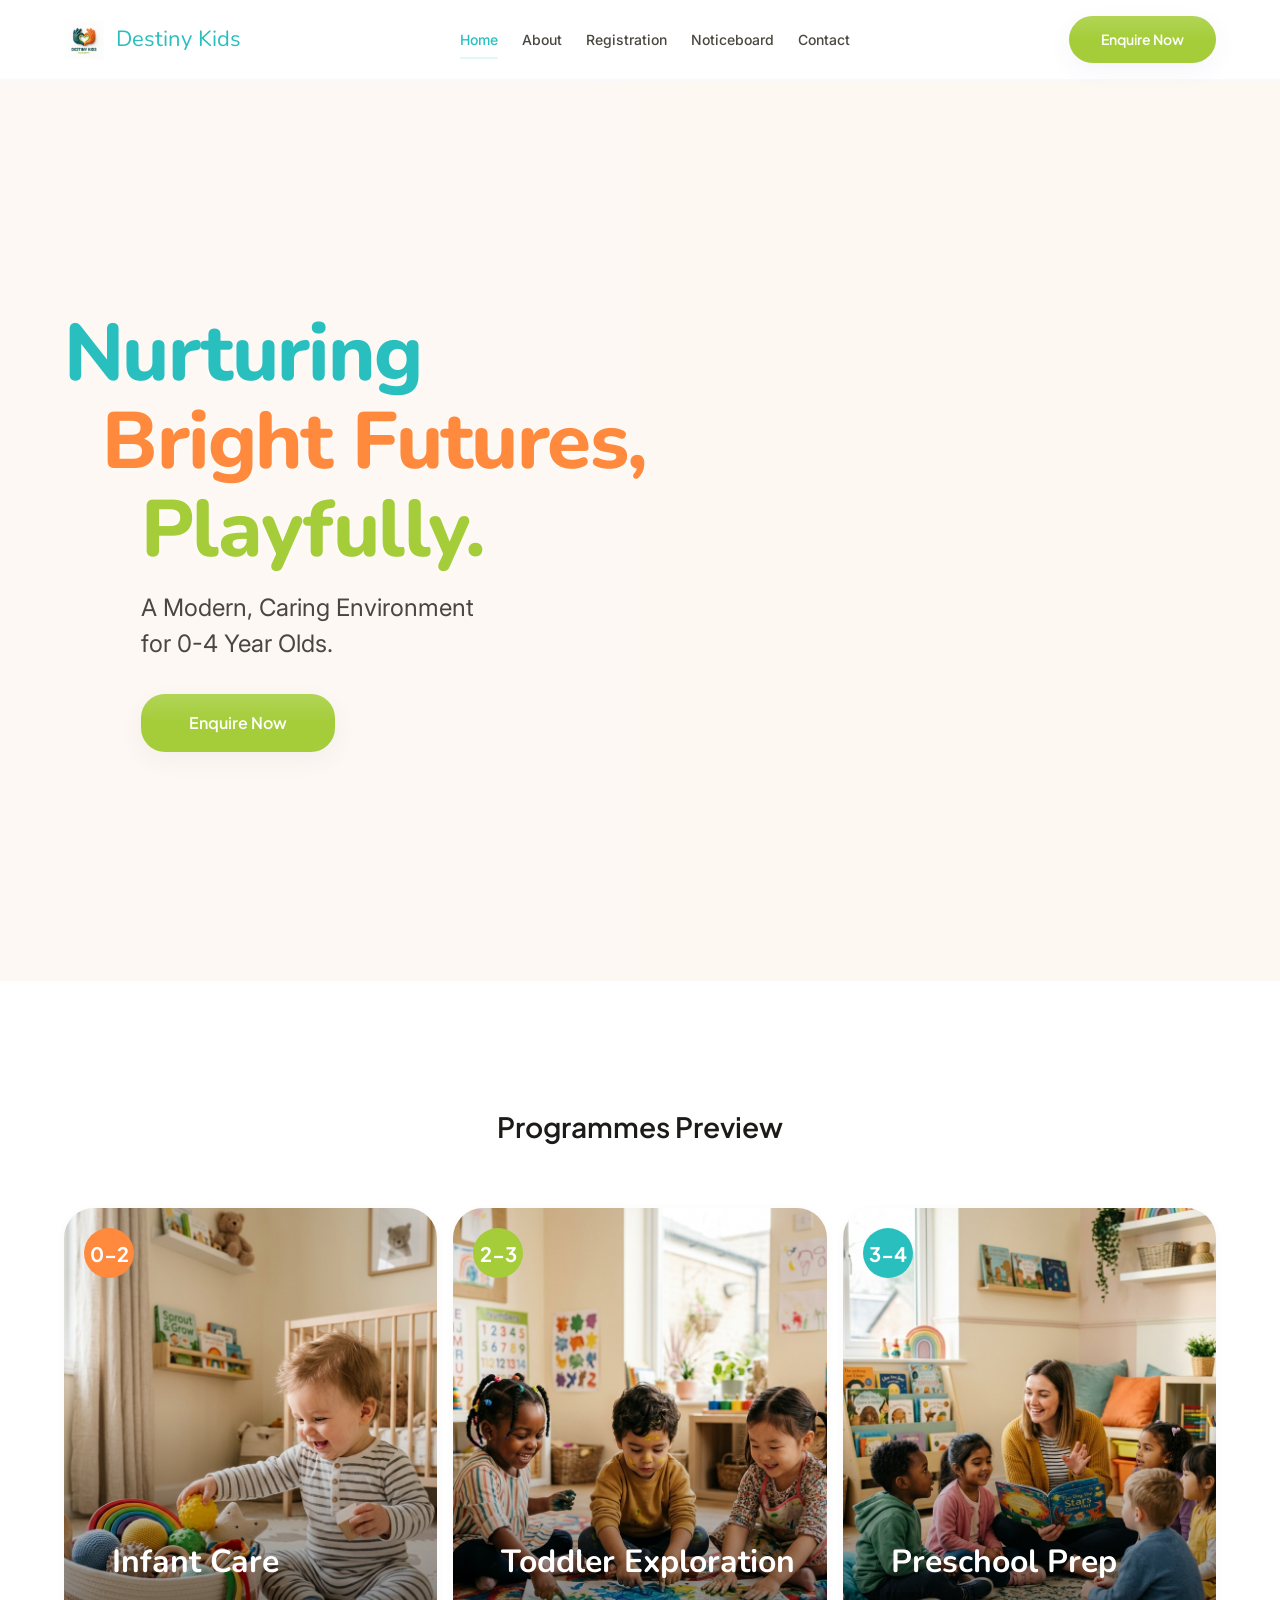
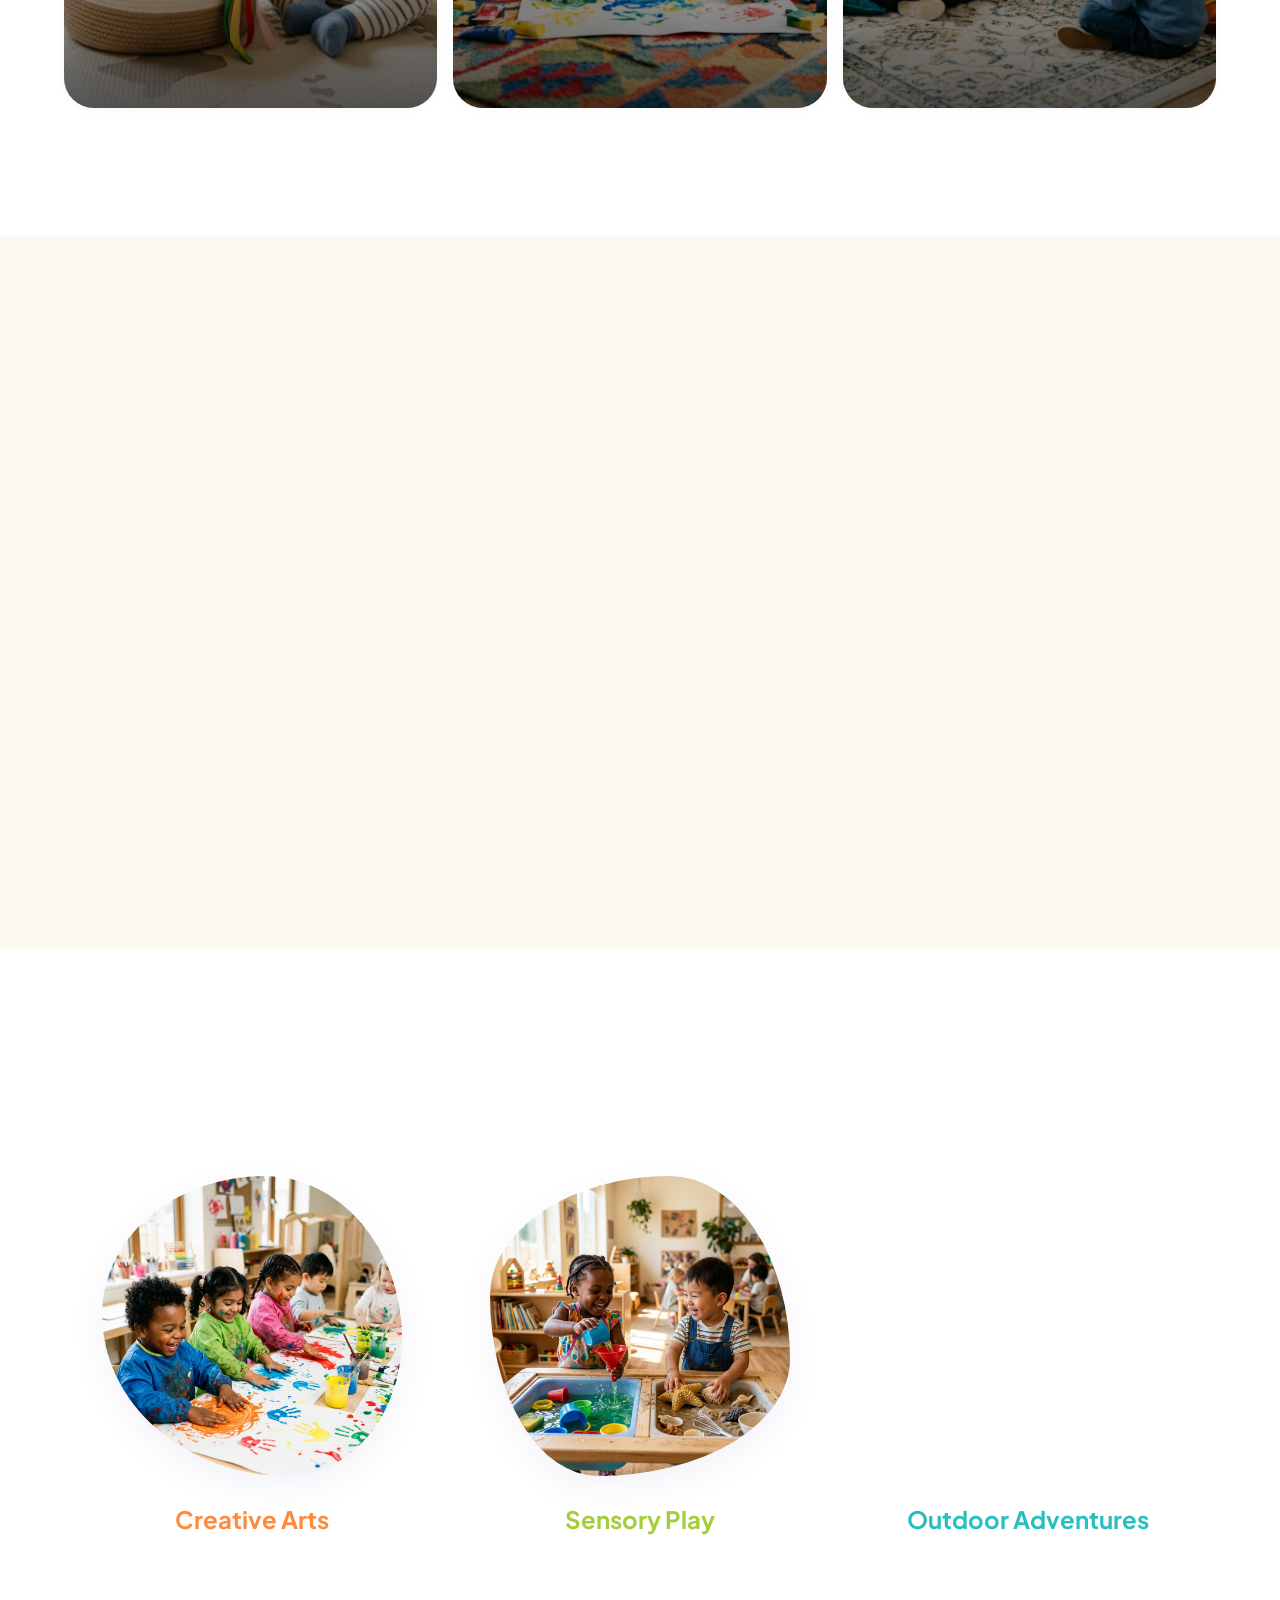
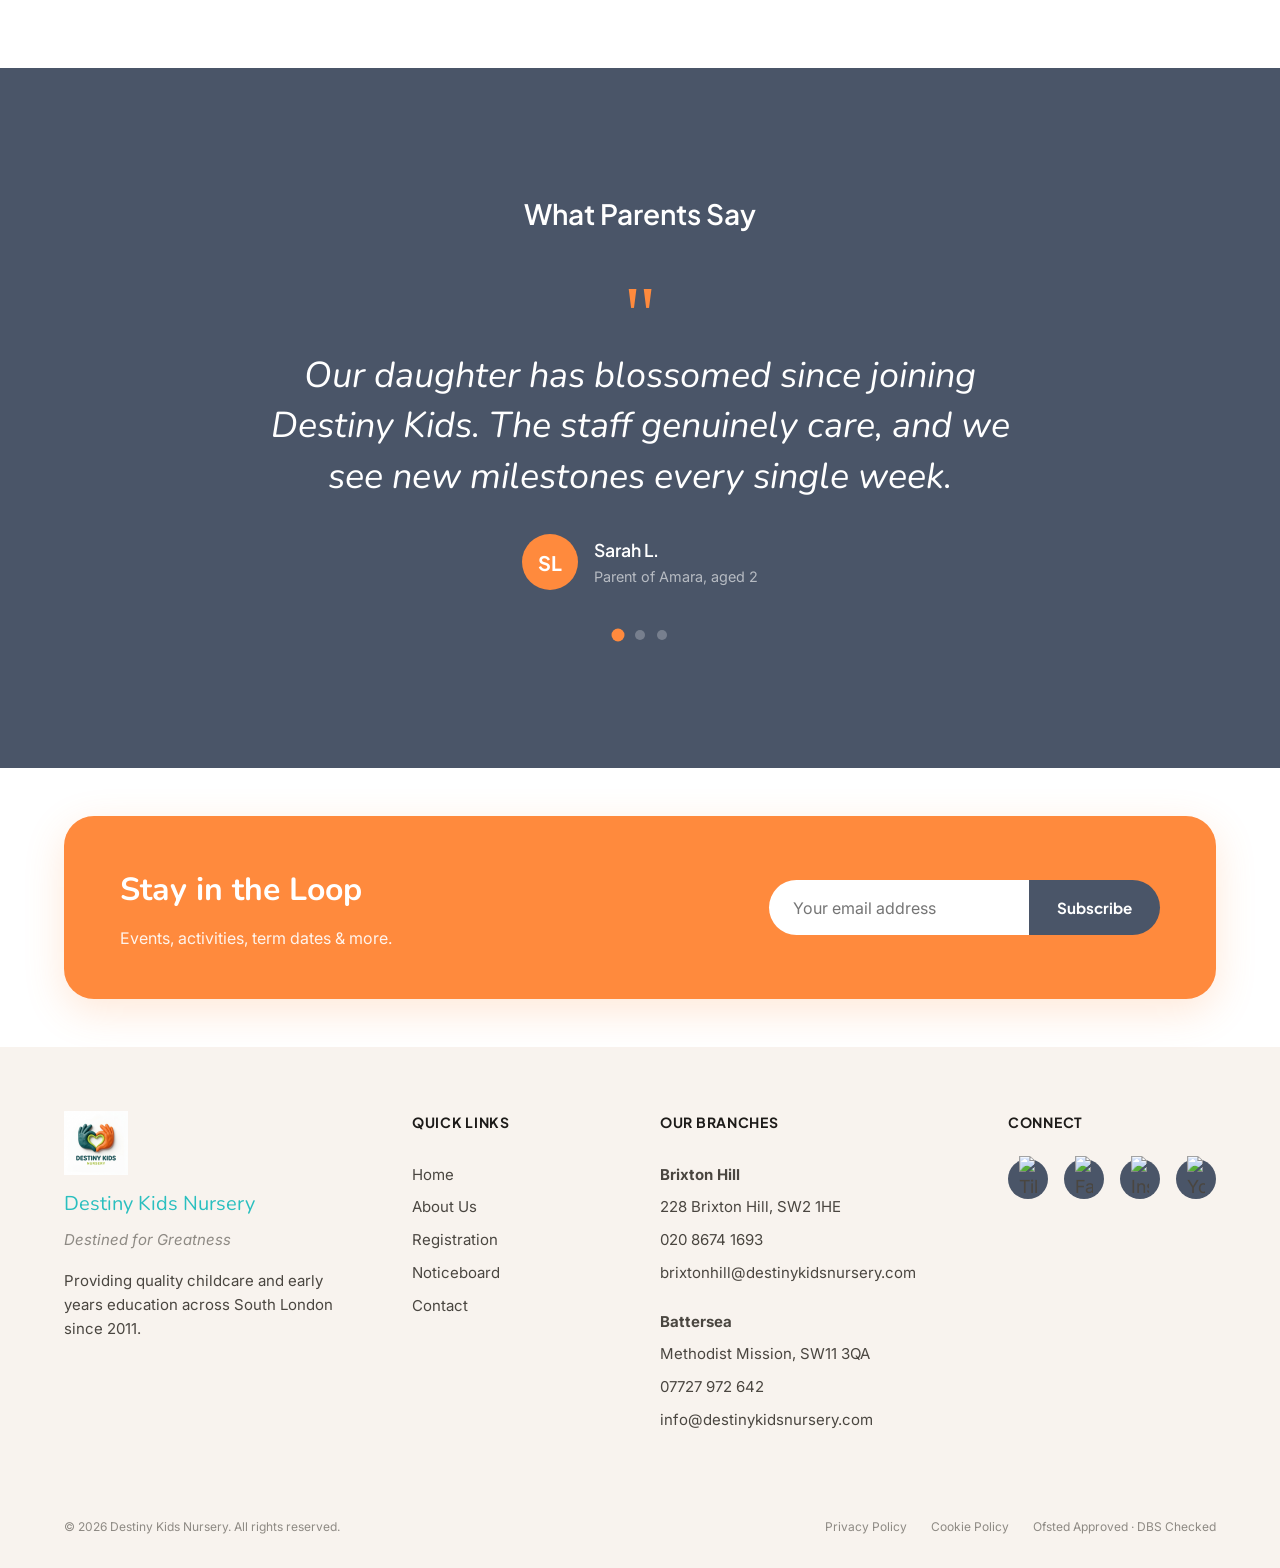
==== index.html @ fac5a411 "Initial commit: Destiny Kids Nursery website - All pages (Home, About, Registration, Noticeboard, Co" ====
<!DOCTYPE html>
<html lang="en">
<head>
  <meta charset="UTF-8">
  <meta name="viewport" content="width=device-width, initial-scale=1.0">
  <title>Destiny Kids Nursery — Nurturing Bright Futures, Playfully</title>
  <meta name="description" content="Quality childcare in Brixton Hill & Battersea for children aged 0-4 years. Ofsted approved, DBS-checked staff, EYFS curriculum. Book a tour today.">
  <meta name="keywords" content="nursery, childcare, Brixton Hill, Battersea, EYFS, Ofsted, early years, London nursery">
  <meta property="og:title" content="Destiny Kids Nursery — Nurturing Bright Futures, Playfully">
  <meta property="og:description" content="Quality childcare in Brixton Hill and Battersea for children aged 0-4 years.">
  <meta property="og:type" content="website">
  <link rel="preconnect" href="https://fonts.googleapis.com">
  <link rel="preconnect" href="https://fonts.gstatic.com" crossorigin>
  <link href="https://fonts.googleapis.com/css2?family=Nunito:wght@400;500;600;700;800;900&family=Plus+Jakarta+Sans:wght@400;500;600;700;800&family=Inter:wght@400;500;600;700&display=swap" rel="stylesheet" />
  <link rel="stylesheet" href="css/reset.css?v=2">
  <link rel="stylesheet" href="css/tokens.css?v=2">
  <link rel="stylesheet" href="css/global.css?v=2">
  <link rel="stylesheet" href="css/animations.css?v=2">
  <link rel="stylesheet" href="css/components.css?v=2">
  <link rel="stylesheet" href="css/home.css?v=2">
</head>
<body>

  <!-- NAVIGATION — Glassmorphic Floating Pill -->
  <nav class="nav" id="mainNav">
    <a href="index.html" class="nav__brand">
      <img src="assets/images/logo.png" alt="Destiny Kids Logo" class="nav__logo">
      Destiny Kids
    </a>

    <div class="nav__links">
      <a href="index.html" class="nav__link nav__link--active">Home</a>
      <a href="about.html" class="nav__link">About</a>
      <a href="registration.html" class="nav__link">Registration</a>
      <a href="noticeboard.html" class="nav__link">Noticeboard</a>
      <a href="contact.html" class="nav__link">Contact</a>
    </div>

    <a href="contact.html" class="btn btn--lime nav__cta">Enquire Now</a>

    <button class="nav__hamburger" id="navHamburger" aria-label="Toggle menu">
      <span></span>
      <span></span>
      <span></span>
    </button>
  </nav>

  <!-- Mobile Menu -->
  <div class="nav__mobile-menu" id="mobileMenu">
    <a href="index.html" class="nav__link nav__link--active">Home</a>
    <a href="about.html" class="nav__link">About</a>
    <a href="registration.html" class="nav__link">Registration</a>
    <a href="noticeboard.html" class="nav__link">Noticeboard</a>
    <a href="contact.html" class="nav__link">Contact</a>
    <a href="contact.html" class="btn btn--lime btn--lg">Enquire Now</a>
  </div>

  <section class="hero" id="hero">
    <!-- Full-bleed background looping video -->
    <video class="hero__bg-image" autoplay loop muted playsinline>
      <source src="assets/videos/hero-video.mp4" type="video/mp4">
      <img src="assets/images/hero-child.png" alt="Happy toddler playing with colorful wooden blocks at Destiny Kids Nursery">
    </video>
    <!-- Playful Stagger with Soft Gradient Fade -->
    <div class="hero__panel reveal reveal--left">
      <h1 class="hero__title">
        <span class="line-1">Nurturing</span>
        <span class="line-2">Bright Futures,</span>
        <span class="line-3">Playfully.</span>
      </h1>
      <p class="hero__subtitle">
        A Modern, Caring Environment<br>for 0-4 Year Olds.
      </p>
      <div class="hero__cta">
        <a href="contact.html" class="btn btn--lime btn--lg">Enquire Now</a>
      </div>
    </div>
  </section>

  <!-- SECTION 2: PROGRAMMES PREVIEW (ACCORDION) -->
  <section class="programmes" id="programmes">
    <div class="container" style="max-width: 1400px;">
      <div class="section-header section-header--center">
        <h2 class="headline-md reveal reveal--up">Programmes Preview</h2>
      </div>

      <div class="v3-accordion stagger">
        <!-- Panel 1 -->
        <div class="v3-panel reveal reveal--up">
          <img src="assets/images/sensory-play.png" class="v3-bg" alt="Infant Care">
          <div class="v3-overlay"></div>
          <div class="v3-badge bg-orange">0-2</div>
          <div class="v3-content">
            <h3>Infant Care</h3>
            <p>A gentle, sensory-rich environment focused on nurturing your baby's earliest milestones.</p>
          </div>
        </div>

        <!-- Panel 2 -->
        <div class="v3-panel reveal reveal--up">
          <img src="assets/images/activities-creative.png" class="v3-bg" alt="Toddler">
          <div class="v3-overlay"></div>
          <div class="v3-badge bg-lime">2-3</div>
          <div class="v3-content">
            <h3>Toddler Exploration</h3>
            <p>Where curious minds thrive through guided play, outdoor adventures, and creative arts.</p>
          </div>
        </div>

        <!-- Panel 3 -->
        <div class="v3-panel reveal reveal--up">
          <img src="assets/images/reading-activity.png" class="v3-bg" alt="Preschool">
          <div class="v3-overlay"></div>
          <div class="v3-badge bg-teal">3-4</div>
          <div class="v3-content">
            <h3>Preschool Prep</h3>
            <p>EYFS-focused learning designed to build independence and confidence ahead of primary school.</p>
          </div>
        </div>
      </div>
    </div>
  </section>

  <!-- SECTION 3: TRUST BAR (Stacked Postcards) -->
  <section class="trust-cards" id="trust">
    <div class="container">
      <div class="section-header section-header--center">
        <h2 class="headline-md reveal reveal--up">Built on Trust</h2>
        <p class="body-lg reveal reveal--up" style="color: var(--on-surface-variant); margin-top: 0.75rem;">Every decision we make starts with your child's safety and happiness.</p>
      </div>
      <div class="trust-deck stagger">
        <div class="trust-postcard reveal reveal--scale">
          <div class="trust-postcard__icon"><img src="https://api.iconify.design/mdi/certificate-outline.svg?color=white" alt="Ofsted"></div>
          <h3>Ofsted Outstanding</h3>
          <p>Consistently rated at the highest level.</p>
        </div>
        <div class="trust-postcard reveal reveal--scale">
          <div class="trust-postcard__icon"><img src="https://api.iconify.design/mdi/account-check-outline.svg?color=white" alt="Educators"></div>
          <h3>Expert Educators</h3>
          <p>Trained, experienced, and deeply caring.</p>
        </div>
        <div class="trust-postcard reveal reveal--scale">
          <div class="trust-postcard__icon"><img src="https://api.iconify.design/mdi/shield-check-outline.svg?color=white" alt="Safety"></div>
          <h3>Safe & Secure</h3>
          <p>CCTV, fob entry, and safeguarding-first.</p>
        </div>
        <div class="trust-postcard reveal reveal--scale">
          <div class="trust-postcard__icon"><img src="https://api.iconify.design/mdi/food-apple-outline.svg?color=white" alt="Meals"></div>
          <h3>Healthy Meals</h3>
          <p>Fresh, nutritious food cooked on-site.</p>
        </div>
      </div>
    </div>
  </section>

  <!-- SECTION 4: ACTIVITIES SHOWCASE -->
  <section class="activities" id="activities">
    <div class="container">
      <div class="section-header section-header--center">
        <h2 class="headline-md reveal reveal--up">Activities Showcase</h2>
      </div>

      <div class="activities__grid stagger">
        <!-- Creative Arts -->
        <div class="activity-item reveal reveal--scale">
          <div class="activity-flip">
            <div class="activity-flip__inner">
              <div class="activity-flip__front activity-blob-1">
                <img src="assets/images/activity-creative-arts.png" alt="Creative Arts">
              </div>
              <div class="activity-flip__back activity-blob-1 bg-orange">
                <p>From finger-painting to collage, our creative arts programme develops fine motor skills, self-expression and confidence through guided and free-form artistic exploration.</p>
              </div>
            </div>
          </div>
          <span class="activity-item__label text-orange">Creative Arts</span>
        </div>

        <!-- Sensory Play -->
        <div class="activity-item reveal reveal--scale">
          <div class="activity-flip">
            <div class="activity-flip__inner">
              <div class="activity-flip__front activity-blob-2">
                <img src="assets/images/activity-sensory-play.png" alt="Sensory Play">
              </div>
              <div class="activity-flip__back activity-blob-2 bg-lime">
                <p>Water, sand, playdough and textured materials stimulate curiosity and cognitive development. Our sensory stations are designed to engage all five senses in a safe, structured environment.</p>
              </div>
            </div>
          </div>
          <span class="activity-item__label text-lime">Sensory Play</span>
        </div>

        <!-- Outdoor Adventures -->
        <div class="activity-item reveal reveal--scale">
          <div class="activity-flip">
            <div class="activity-flip__inner">
              <div class="activity-flip__front activity-blob-3">
                <img src="assets/images/activity-outdoor-adventures.png" alt="Outdoor Adventures">
              </div>
              <div class="activity-flip__back activity-blob-3 bg-teal">
                <p>From climbing frames to nature trails, our outdoor programme builds physical resilience, teamwork and a love of the natural world — rain or shine.</p>
              </div>
            </div>
          </div>
          <span class="activity-item__label text-teal">Outdoor Adventures</span>
        </div>
      </div>
    </div>
  </section>

  <!-- SECTION 5: TESTIMONIALS (Carousel) -->
  <section class="testimonials-carousel" id="testimonials">
    <div class="container">
      <div class="section-header section-header--center">
        <h2 class="headline-md text-white reveal reveal--up">What Parents Say</h2>
      </div>

      <div class="testi-carousel" id="testiCarousel">
        <div class="testi-slide active">
          <div class="testi-quote-mark">"</div>
          <p class="testi-quote">Our daughter has blossomed since joining Destiny Kids. The staff genuinely care, and we see new milestones every single week.</p>
          <div class="testi-author">
            <div class="testi-avatar" style="background: var(--secondary);">SL</div>
            <div><div class="testi-name">Sarah L.</div><div class="testi-role">Parent of Amara, aged 2</div></div>
          </div>
        </div>
        <div class="testi-slide">
          <div class="testi-quote-mark">"</div>
          <p class="testi-quote">The best decision we ever made. The outdoor programme is incredible. Our son comes home absolutely buzzing with stories.</p>
          <div class="testi-author">
            <div class="testi-avatar" style="background: var(--primary);">MT</div>
            <div><div class="testi-name">Mark T.</div><div class="testi-role">Parent of Leo, aged 3</div></div>
          </div>
        </div>
        <div class="testi-slide">
          <div class="testi-quote-mark">"</div>
          <p class="testi-quote">As a first-time mum, the transition was nerve-wracking. But the team made it seamless. I felt supported from day one.</p>
          <div class="testi-author">
            <div class="testi-avatar" style="background: var(--tertiary);">PN</div>
            <div><div class="testi-name">Priya N.</div><div class="testi-role">Parent of Kian, aged 1</div></div>
          </div>
        </div>
      </div>

      <div class="testi-dots">
        <span class="testi-dot active" data-slide="0"></span>
        <span class="testi-dot" data-slide="1"></span>
        <span class="testi-dot" data-slide="2"></span>
      </div>
    </div>
  </section>

  <!-- STAY IN THE LOOP — Compact Ribbon -->
  <section class="loop-section" id="newsletter">
    <div class="container">
      <div class="loop-ribbon reveal reveal--up">
        <div class="loop-text">
          <h2>Stay in the Loop</h2>
          <p>Events, activities, term dates & more.</p>
        </div>
        <form class="loop-form" id="newsletterForm">
          <input type="email" class="loop-input" placeholder="Your email address" required aria-label="Email address">
          <button type="submit" class="loop-btn">Subscribe</button>
        </form>
      </div>
    </div>
  </section>

  <!-- FOOTER -->
  <footer class="footer" id="footer">
    <div class="container">
      <div class="footer__grid">
        <div class="footer__brand">
          <img src="assets/images/logo.png" alt="Destiny Kids Logo" class="footer__logo">
          <div class="footer__brand-name">Destiny Kids Nursery</div>
          <div class="footer__tagline">Destined for Greatness</div>
          <p class="footer__description">Providing quality childcare and early years education across South London since 2011.</p>
        </div>

        <div>
          <h4 class="footer__heading">Quick Links</h4>
          <a href="index.html" class="footer__link">Home</a>
          <a href="about.html" class="footer__link">About Us</a>
          <a href="registration.html" class="footer__link">Registration</a>
          <a href="noticeboard.html" class="footer__link">Noticeboard</a>
          <a href="contact.html" class="footer__link">Contact</a>
        </div>

        <div>
          <h4 class="footer__heading">Our Branches</h4>
          <p class="footer__link"><strong>Brixton Hill</strong></p>
          <p class="footer__link">228 Brixton Hill, SW2 1HE</p>
          <p class="footer__link">020 8674 1693</p>
          <p class="footer__link" style="margin-bottom: var(--space-md);">brixtonhill@destinykidsnursery.com</p>
          <p class="footer__link"><strong>Battersea</strong></p>
          <p class="footer__link">Methodist Mission, SW11 3QA</p>
          <p class="footer__link">07727 972 642</p>
          <p class="footer__link">info@destinykidsnursery.com</p>
        </div>

        <div>
          <h4 class="footer__heading">Connect</h4>
          <div class="social-icons">
            <a href="#" class="social-icon" aria-label="TikTok"><img src="https://api.iconify.design/ri/tiktok-fill.svg?color=white" alt="TikTok" width="18"></a>
            <a href="#" class="social-icon" aria-label="Facebook"><img src="https://api.iconify.design/ri/facebook-fill.svg?color=white" alt="Facebook" width="18"></a>
            <a href="#" class="social-icon" aria-label="Instagram"><img src="https://api.iconify.design/ri/instagram-fill.svg?color=white" alt="Instagram" width="18"></a>
            <a href="#" class="social-icon" aria-label="YouTube"><img src="https://api.iconify.design/ri/youtube-fill.svg?color=white" alt="YouTube" width="18"></a>
          </div>
        </div>
      </div>

      <div class="footer__bottom">
        <span>&copy; 2026 Destiny Kids Nursery. All rights reserved.</span>
        <div class="footer__bottom-links">
          <a href="#">Privacy Policy</a>
          <a href="#">Cookie Policy</a>
          <span>Ofsted Approved &middot; DBS Checked</span>
        </div>
      </div>
    </div>
  </footer>

  <script src="js/main.js"></script>
</body>
</html>
---- css/tokens.css ----
/* ── Design Tokens ─────────────────────────────────────────────────────
   Editorial Organicism — "The Nurtured Gallery"
   All design decisions expressed as CSS Custom Properties.
─────────────────────────────────────────────────────────────────────── */

:root {
  /* ── Surface Hierarchy (The Nesting System) ──────────────────────── */
  --surface:                    #fef8f3;
  --surface-bright:             #fffcf8;
  --surface-container-lowest:   #ffffff;
  --surface-container-low:      #f8f3ee;
  --surface-container:          #f2ede8;
  --surface-container-high:     #ece7e2;
  --surface-container-highest:  #e6e1dc;

  /* ── Brand: Teal ─────────────────────────────────────────────────── */
  --primary:                    #2ABFBF;
  --primary-container:          #e0f7f7;
  --primary-light:              #5ce1e1;
  --on-primary:                 #ffffff;
  --on-primary-container:       #0e4545;

  /* ── Accent: Bright Orange ───────────────────────────────────────── */
  --secondary:                  #FF8A3D;
  --secondary-container:        #ffeedf;
  --on-secondary:               #ffffff;

  /* ── Accent: Lime Green ──────────────────────────────────────────── */
  --tertiary:                   #A4CD39;
  --tertiary-container:         #f2fad2;
  --tertiary-hover:             #8bb22d;
  --on-tertiary:                #ffffff;

  /* ── Accent: Supporting ──────────────────────────────────────────── */
  --accent-pink:                #E76F8B;
  --accent-green:               #7BC67E;
  --accent-yellow:              #FFD166;
  --slate-grey:                 #4A5568;

  /* ── Text (NEVER #000000) ────────────────────────────────────────── */
  --on-surface:                 #1d1b19;
  --on-surface-variant:         #4a4640;
  --on-surface-subtle:          #8e8a84;
  --outline:                    #7c7770;
  --outline-variant:            #ccc3d1;

  /* ── Semantic ────────────────────────────────────────────────────── */
  --success:                    #A4CD39;
  --error:                      #E76F6F;
  --info:                       #2ABFBF;

  /* ── Typography ──────────────────────────────────────────────────── */
  --font-display:               'Nunito', sans-serif;
  --font-heading:               'Plus Jakarta Sans', sans-serif;
  --font-body:                  'Inter', sans-serif;

  /* Display */
  --display-lg-size:            3.5rem;
  --display-lg-weight:          400;
  --display-lg-lh:              1.1;

  --display-md-size:            2.75rem;
  --display-md-weight:          400;
  --display-md-lh:              1.15;

  /* Headline */
  --headline-lg-size:           2.25rem;
  --headline-lg-weight:         700;
  --headline-lg-lh:             1.2;

  --headline-md-size:           1.75rem;
  --headline-md-weight:         600;
  --headline-md-lh:             1.25;

  --headline-sm-size:           1.375rem;
  --headline-sm-weight:         600;
  --headline-sm-lh:             1.3;

  /* Title */
  --title-lg-size:              1.25rem;
  --title-lg-weight:            600;
  --title-lg-lh:                1.4;

  --title-md-size:              1.125rem;
  --title-md-weight:            500;
  --title-md-lh:                1.4;

  /* Body */
  --body-lg-size:               1rem;
  --body-lg-weight:             400;
  --body-lg-lh:                 1.65;

  --body-md-size:               0.9375rem;
  --body-md-weight:             400;
  --body-md-lh:                 1.6;

  /* Label */
  --label-lg-size:              0.875rem;
  --label-lg-weight:            500;
  --label-lg-lh:                1.4;

  --label-md-size:              0.8125rem;
  --label-md-weight:            500;
  --label-md-lh:                1.4;

  /* Caption */
  --caption-size:               0.75rem;
  --caption-weight:             400;
  --caption-lh:                 1.5;

  /* ── Spacing ─────────────────────────────────────────────────────── */
  --space-2xs:                  0.25rem;
  --space-xs:                   0.5rem;
  --space-sm:                   0.75rem;
  --space-md:                   1rem;
  --space-lg:                   1.5rem;
  --space-xl:                   2rem;
  --space-2xl:                  3rem;
  --space-3xl:                  4rem;
  --space-4xl:                  6rem;
  --space-5xl:                  8rem;

  /* ── Border Radius ───────────────────────────────────────────────── */
  --radius-sm:                  8px;
  --radius-md:                  12px;
  --radius-lg:                  16px;
  --radius-xl:                  24px;
  --radius-2xl:                 32px;
  --radius-pill:                9999px;
  --radius-blob:                30% 70% 60% 40% / 50% 30% 70% 50%;
  --radius-blob-alt:            60% 40% 30% 70% / 40% 60% 50% 50%;

  /* ── Ambient Purple Shadows (NOT standard grey) ──────────────────── */
  --shadow-subtle:              0 2px 8px rgba(107, 76, 154, 0.04);
  --shadow-soft:                0 8px 24px rgba(107, 76, 154, 0.06);
  --shadow-medium:              0 12px 32px rgba(107, 76, 154, 0.08);
  --shadow-elevated:            0 20px 48px rgba(107, 76, 154, 0.12);
  --shadow-glow:                0 0 0 4px rgba(107, 76, 154, 0.12);

  /* ── Ghost Border (accessibility fallback ONLY) ──────────────────── */
  --ghost-border:               1px solid rgba(204, 195, 209, 0.15);

  /* ── Gradients ───────────────────────────────────────────────────── */
  --gradient-primary:           radial-gradient(ellipse at 30% 20%, #6b4c9a, #533480);
  --gradient-cta-glow:          linear-gradient(180deg, rgba(255,255,255,0.10) 0%, transparent 50%);
  --gradient-hero:              linear-gradient(135deg, #fef8f3 0%, #f3eafa 50%, #e0f7f7 100%);

  /* ── Transitions ─────────────────────────────────────────────────── */
  --ease-default:               250ms ease;
  --ease-smooth:                400ms cubic-bezier(0.16, 1, 0.3, 1);
  --ease-spring:                600ms cubic-bezier(0.34, 1.56, 0.64, 1);
  --ease-gentle:                300ms ease-in-out;

  /* ── Z-Index ─────────────────────────────────────────────────────── */
  --z-base:                     0;
  --z-above:                    10;
  --z-sticky:                   50;
  --z-nav:                      100;
  --z-overlay:                  200;
  --z-modal:                    300;
  --z-toast:                    400;

  /* ── Container ───────────────────────────────────────────────────── */
  --container-max:              1280px;
  --container-padding:          clamp(1.5rem, 5vw, 4rem);
}
---- css/global.css ----
/* ── Global Styles ─────────────────────────────────────────────────────
   Editorial Organicism — "The Nurtured Gallery"
   Typography, body, utilities, and editorial layout rules.
─────────────────────────────────────────────────────────────────────── */

/* ── Body ──────────────────────────────────────────────────────────── */
body {
  font-family: var(--font-body);
  font-size: var(--body-lg-size);
  font-weight: var(--body-lg-weight);
  line-height: var(--body-lg-lh);
  color: var(--on-surface-variant);
  background-color: var(--surface);
  overflow-x: hidden;
}

/* ── Typography ────────────────────────────────────────────────────── */

/* Display — Fredoka One — Hero Moments ONLY */
.display-lg {
  font-family: var(--font-display);
  font-size: var(--display-lg-size);
  font-weight: var(--display-lg-weight);
  line-height: var(--display-lg-lh);
  color: var(--on-surface);
  letter-spacing: -0.02em;
}

.display-md {
  font-family: var(--font-display);
  font-size: var(--display-md-size);
  font-weight: var(--display-md-weight);
  line-height: var(--display-md-lh);
  color: var(--on-surface);
  letter-spacing: -0.01em;
}

/* Headlines — Plus Jakarta Sans */
.headline-lg {
  font-family: var(--font-heading);
  font-size: var(--headline-lg-size);
  font-weight: var(--headline-lg-weight);
  line-height: var(--headline-lg-lh);
  color: var(--on-surface);
}

.headline-md {
  font-family: var(--font-heading);
  font-size: var(--headline-md-size);
  font-weight: var(--headline-md-weight);
  line-height: var(--headline-md-lh);
  color: var(--on-surface);
}

.headline-sm {
  font-family: var(--font-heading);
  font-size: var(--headline-sm-size);
  font-weight: var(--headline-sm-weight);
  line-height: var(--headline-sm-lh);
  color: var(--on-surface);
}

/* Titles — Inter */
.title-lg {
  font-family: var(--font-body);
  font-size: var(--title-lg-size);
  font-weight: var(--title-lg-weight);
  line-height: var(--title-lg-lh);
  color: var(--on-surface);
}

.title-md {
  font-family: var(--font-body);
  font-size: var(--title-md-size);
  font-weight: var(--title-md-weight);
  line-height: var(--title-md-lh);
  color: var(--on-surface);
}

/* Body */
.body-lg {
  font-size: var(--body-lg-size);
  line-height: var(--body-lg-lh);
  color: var(--on-surface-variant);
}

.body-md {
  font-size: var(--body-md-size);
  line-height: var(--body-md-lh);
  color: var(--on-surface-variant);
}

/* Labels */
.label-lg {
  font-size: var(--label-lg-size);
  font-weight: var(--label-lg-weight);
  line-height: var(--label-lg-lh);
  letter-spacing: 0.01em;
}

.label-md {
  font-size: var(--label-md-size);
  font-weight: var(--label-md-weight);
  line-height: var(--label-md-lh);
  letter-spacing: 0.02em;
  text-transform: uppercase;
}

/* Caption */
.caption {
  font-size: var(--caption-size);
  font-weight: var(--caption-weight);
  line-height: var(--caption-lh);
  color: var(--on-surface-subtle);
}

/* ── Section Text Styling ──────────────────────────────────────────── */
.section-subtitle {
  font-family: var(--font-body);
  font-size: var(--title-md-size);
  font-weight: 400;
  line-height: 1.6;
  color: var(--on-surface-subtle);
  max-width: 560px;
}

/* ── Links ─────────────────────────────────────────────────────────── */
a {
  transition: color var(--ease-default);
}

.link-primary {
  color: var(--primary-container);
  font-weight: 500;
  position: relative;
}

.link-primary::after {
  content: '';
  position: absolute;
  bottom: -2px;
  left: 0;
  width: 0;
  height: 2px;
  background: var(--primary-container);
  transition: width var(--ease-smooth);
}

.link-primary:hover::after {
  width: 100%;
}

/* ── Container ─────────────────────────────────────────────────────── */
.container {
  width: 100%;
  max-width: var(--container-max);
  margin-inline: auto;
  padding-inline: var(--container-padding);
}

/* ── Section Spacing ───────────────────────────────────────────────── */
.section {
  padding-block: clamp(var(--space-3xl), 8vh, var(--space-5xl));
}

/* The Nesting System — Section Background Transitions */
.section--floor {
  background-color: var(--surface);
}

.section--rug {
  background-color: var(--surface-container-low);
}

.section--bright {
  background-color: var(--surface-bright);
}

/* ── Utility Classes ───────────────────────────────────────────────── */
.text-center { text-align: center; }
.text-left   { text-align: left; }
.text-right  { text-align: right; }

.text-primary   { color: var(--primary); }
.text-secondary  { color: var(--secondary); }
.text-tertiary   { color: var(--tertiary); }
.text-subtle     { color: var(--on-surface-subtle); }

/* Screen-reader only — .sr-only and .visually-hidden are aliases */
.sr-only,
.visually-hidden {
  position: absolute;
  width: 1px;
  height: 1px;
  padding: 0;
  margin: -1px;
  overflow: hidden;
  clip: rect(0, 0, 0, 0);
  white-space: nowrap;
  border: 0;
}

/* ── Editorial Asymmetry Helpers ───────────────────────────────────── */
.asymmetric-left {
  padding-left: clamp(2rem, 6vw, 5rem);
  padding-right: clamp(3rem, 9vw, 7.5rem);
}

.asymmetric-right {
  padding-left: clamp(3rem, 9vw, 7.5rem);
  padding-right: clamp(2rem, 6vw, 5rem);
}

/* ── Organic Image Masks ───────────────────────────────────────────── */
.blob-mask {
  border-radius: var(--radius-blob);
  overflow: hidden;
  box-shadow: var(--shadow-medium);
}

.blob-mask-alt {
  border-radius: var(--radius-blob-alt);
  overflow: hidden;
  box-shadow: var(--shadow-medium);
}

/* ── Selection ─────────────────────────────────────────────────────── */
::selection {
  background-color: rgba(107, 76, 154, 0.15);
  color: var(--on-surface);
}

/* ── Scrollbar ─────────────────────────────────────────────────────── */
::-webkit-scrollbar {
  width: 8px;
}

::-webkit-scrollbar-track {
  background: var(--surface-container-low);
}

::-webkit-scrollbar-thumb {
  background: var(--outline-variant);
  border-radius: var(--radius-pill);
}

::-webkit-scrollbar-thumb:hover {
  background: var(--outline);
}

/* ── Responsive Helpers ────────────────────────────────────────────── */
@media (max-width: 768px) {
  .display-lg {
    font-size: 2.25rem;
  }

  .display-md {
    font-size: 2rem;
  }

  .headline-lg {
    font-size: 1.75rem;
  }

  .headline-md {
    font-size: 1.375rem;
  }

  .asymmetric-left,
  .asymmetric-right {
    padding-left: var(--container-padding);
    padding-right: var(--container-padding);
  }
}

@media (max-width: 480px) {
  .display-lg {
    font-size: 1.875rem;
  }

  .display-md {
    font-size: 1.625rem;
  }
}
---- css/animations.css ----
/* ── Animations ────────────────────────────────────────────────────────
   Editorial Organicism — All keyframes + scroll reveal system
─────────────────────────────────────────────────────────────────────── */

/* ═══════════════════════════════════════════════════════════════════════
   KEYFRAMES
   ═══════════════════════════════════════════════════════════════════════ */

@keyframes fadeUp {
  from { opacity: 0; transform: translateY(30px); }
  to   { opacity: 1; transform: translateY(0); }
}

@keyframes fadeDown {
  from { opacity: 0; transform: translateY(-20px); }
  to   { opacity: 1; transform: translateY(0); }
}

@keyframes fadeLeft {
  from { opacity: 0; transform: translateX(-40px); }
  to   { opacity: 1; transform: translateX(0); }
}

@keyframes fadeRight {
  from { opacity: 0; transform: translateX(40px); }
  to   { opacity: 1; transform: translateX(0); }
}

@keyframes scalePop {
  from { opacity: 0; transform: scale(0.85); }
  to   { opacity: 1; transform: scale(1); }
}

@keyframes float {
  0%, 100% { transform: translateY(0); }
  50%      { transform: translateY(-12px); }
}

@keyframes floatSlow {
  0%, 100% { transform: translateY(0) rotate(0deg); }
  50%      { transform: translateY(-8px) rotate(2deg); }
}

@keyframes blobMorph {
  0%, 100% { border-radius: 30% 70% 60% 40% / 50% 30% 70% 50%; }
  25%      { border-radius: 50% 50% 70% 30% / 40% 60% 40% 60%; }
  50%      { border-radius: 40% 60% 30% 70% / 60% 40% 60% 40%; }
  75%      { border-radius: 60% 40% 50% 50% / 30% 70% 50% 50%; }
}

@keyframes gradientShift {
  0%   { background-position: 0% 50%; }
  50%  { background-position: 100% 50%; }
  100% { background-position: 0% 50%; }
}

@keyframes pulseGlow {
  0%, 100% { box-shadow: 0 0 0 0 rgba(244, 162, 97, 0.3); }
  50%      { box-shadow: 0 0 0 12px rgba(244, 162, 97, 0); }
}

@keyframes blink {
  50% { border-color: transparent; }
}

@keyframes slideReveal {
  from { clip-path: inset(100% 0 0 0); }
  to   { clip-path: inset(0 0 0 0); }
}

@keyframes spin {
  to { transform: rotate(360deg); }
}

/* ═══════════════════════════════════════════════════════════════════════
   SCROLL REVEAL SYSTEM
   ═══════════════════════════════════════════════════════════════════════ */

.reveal {
  opacity: 0;
  transition: opacity 0.7s ease, transform 0.7s cubic-bezier(0.16, 1, 0.3, 1);
}

.reveal--up    { transform: translateY(30px); }
.reveal--down  { transform: translateY(-20px); }
.reveal--left  { transform: translateX(-40px); }
.reveal--right { transform: translateX(40px); }
.reveal--scale { transform: scale(0.85); }

.reveal.active {
  opacity: 1;
  transform: translate(0, 0) scale(1);
}

/* Stagger children */
.stagger > .reveal:nth-child(1) { transition-delay: 0ms; }
.stagger > .reveal:nth-child(2) { transition-delay: 80ms; }
.stagger > .reveal:nth-child(3) { transition-delay: 160ms; }
.stagger > .reveal:nth-child(4) { transition-delay: 240ms; }
.stagger > .reveal:nth-child(5) { transition-delay: 320ms; }
.stagger > .reveal:nth-child(6) { transition-delay: 400ms; }
.stagger > .reveal:nth-child(7) { transition-delay: 480ms; }
.stagger > .reveal:nth-child(8) { transition-delay: 560ms; }

/* ═══════════════════════════════════════════════════════════════════════
   AMBIENT ANIMATIONS
   ═══════════════════════════════════════════════════════════════════════ */

.float {
  animation: float 4s ease-in-out infinite;
}

.float--slow {
  animation: floatSlow 6s ease-in-out infinite;
}

.blob-morph {
  animation: blobMorph 12s ease-in-out infinite;
}

.gradient-shift {
  background-size: 200% 200%;
  animation: gradientShift 15s ease infinite;
}

.pulse-glow {
  animation: pulseGlow 2.5s ease-in-out infinite;
}

/* Typing cursor */
.typing-cursor {
  border-right: 2px solid var(--primary);
  animation: blink 0.8s step-end infinite;
}

/* ═══════════════════════════════════════════════════════════════════════
   REDUCED MOTION
   ═══════════════════════════════════════════════════════════════════════ */

@media (prefers-reduced-motion: reduce) {
  .reveal {
    opacity: 1;
    transform: none;
    transition: none;
  }

  .float, .float--slow, .blob-morph, .gradient-shift, .pulse-glow {
    animation: none;
  }

  .typing-cursor {
    animation: none;
    border-right-color: var(--primary);
  }
}
---- css/components.css ----
/* ── Components ─────────────────────────────────────────────────────────
   Editorial Organicism — Reusable UI elements
   Nav, Footer, Buttons, Cards — following design.md rules strictly.
─────────────────────────────────────────────────────────────────────── */

/* ══════════════════════════════════════════════════════════════════════
   NAVIGATION — Flat Header
   ══════════════════════════════════════════════════════════════════════ */

.nav {
  position: relative;
  width: 100%;
  z-index: var(--z-nav);
  background: #ffffff;
  padding: var(--space-md) clamp(1.5rem, 5vw, 4rem);
  display: flex;
  align-items: center;
  justify-content: space-between;
  border-bottom: 2px solid rgba(0,0,0,0.02); /* Very subtle separation */
}

.nav.scrolled {
  position: fixed;
  top: 0;
  left: 0;
  box-shadow: var(--shadow-soft);
  animation: slideDown 0.3s ease;
}

.nav__brand {
  display: flex;
  align-items: center;
  gap: 0.75rem; /* slightly larger gap for logo */
  font-family: var(--font-display);
  font-size: 1.375rem;
  color: var(--primary);
  text-decoration: none;
  flex-shrink: 0;
}

.nav__logo {
  height: 40px; /* Resize original logo to fit neatly */
  width: auto;
  display: block;
}

.nav__brand-dot {
  width: 8px;
  height: 8px;
  border-radius: 50%;
  background: var(--tertiary);
  display: inline-block;
}

.nav__links {
  display: flex;
  align-items: center;
  gap: var(--space-lg);
}

.nav__link {
  font-family: var(--font-body);
  font-size: var(--label-lg-size);
  font-weight: 500;
  color: var(--on-surface-variant);
  text-decoration: none;
  position: relative;
  padding: var(--space-xs) 0;
  transition: color var(--ease-default);
}

.nav__link:hover,
.nav__link.active,
.nav__link--active {
  color: var(--primary);
}

.nav__link::after {
  content: '';
  position: absolute;
  bottom: 0;
  left: 50%;
  width: 0;
  height: 2px;
  background: var(--primary-container);
  border-radius: var(--radius-pill);
  transition: width var(--ease-smooth), left var(--ease-smooth);
}

.nav__link:hover::after,
.nav__link.active::after,
.nav__link--active::after {
  width: 100%;
  left: 0;
}

.nav__cta {
  flex-shrink: 0;
}

/* Mobile Hamburger */
.nav__hamburger {
  display: none;
  flex-direction: column;
  gap: 5px;
  padding: var(--space-xs);
  cursor: pointer;
  z-index: calc(var(--z-nav) + 1);
}

.nav__hamburger span {
  display: block;
  width: 24px;
  height: 2px;
  background: var(--on-surface);
  border-radius: var(--radius-pill);
  transition: transform var(--ease-smooth), opacity var(--ease-default);
}

.nav__hamburger.open span:nth-child(1) {
  transform: rotate(45deg) translate(5px, 5px);
}

.nav__hamburger.open span:nth-child(2) {
  opacity: 0;
}

.nav__hamburger.open span:nth-child(3) {
  transform: rotate(-45deg) translate(5px, -5px);
}

/* Mobile Menu */
.nav__mobile-menu {
  display: none;
  position: fixed;
  top: 0;
  left: 0;
  width: 100%;
  height: 100vh;
  background: rgba(255, 255, 255, 0.97);
  backdrop-filter: blur(24px);
  z-index: var(--z-nav);
  flex-direction: column;
  align-items: center;
  justify-content: center;
  gap: var(--space-xl);
  opacity: 0;
  pointer-events: none;
  transition: opacity var(--ease-smooth);
}

.nav__mobile-menu.open {
  display: flex;
  opacity: 1;
  pointer-events: auto;
}

.nav__mobile-menu .nav__link {
  font-size: var(--title-lg-size);
}

/* ══════════════════════════════════════════════════════════════════════
   BUTTONS — Claymorphic Amber Primary, Flat Secondary
   ══════════════════════════════════════════════════════════════════════ */

.btn {
  display: inline-flex;
  align-items: center;
  justify-content: center;
  gap: var(--space-xs);
  font-family: var(--font-heading);
  font-size: var(--label-lg-size);
  font-weight: 600;
  padding: var(--space-sm) var(--space-xl);
  border-radius: var(--radius-xl);
  text-decoration: none;
  cursor: pointer;
  transition: transform var(--ease-default), box-shadow var(--ease-default), background-color var(--ease-default);
  border: none;
  position: relative;
  overflow: hidden;
}

/* Primary — Warm Amber with inner glow */
.btn--primary {
  background: var(--secondary);
  color: var(--on-secondary);
  box-shadow: var(--shadow-soft);
}

.btn--primary::before {
  content: '';
  position: absolute;
  top: 0;
  left: 0;
  right: 0;
  bottom: 50%;
  background: linear-gradient(180deg, rgba(255,255,255,0.15) 0%, transparent 100%);
  border-radius: var(--radius-xl);
  pointer-events: none;
}

.btn--primary:hover {
  transform: translateY(-2px);
  box-shadow: var(--shadow-medium);
}

.btn--primary:active {
  transform: translateY(0);
  box-shadow: var(--shadow-subtle);
}

/* Lime Green Button */
.btn--lime {
  background: var(--tertiary);
  color: var(--on-tertiary);
  box-shadow: var(--shadow-soft);
}

.btn--lime::before {
  content: '';
  position: absolute;
  top: 0;
  left: 0;
  right: 0;
  bottom: 50%;
  background: linear-gradient(180deg, rgba(255,255,255,0.15) 0%, transparent 100%);
  border-radius: var(--radius-xl);
  pointer-events: none;
}

.btn--lime:hover {
  background: var(--tertiary-hover);
  transform: translateY(-2px);
  box-shadow: var(--shadow-medium);
}

.btn--lime:active {
  transform: translateY(0);
  box-shadow: var(--shadow-subtle);
}

/* Orange Button */
.btn--orange {
  background: var(--secondary);
  color: #ffffff;
  box-shadow: var(--shadow-soft);
}

.btn--orange::before {
  content: '';
  position: absolute;
  top: 0;
  left: 0;
  right: 0;
  bottom: 50%;
  background: linear-gradient(180deg, rgba(255,255,255,0.15) 0%, transparent 100%);
  border-radius: var(--radius-xl);
  pointer-events: none;
}

.btn--orange:hover {
  background: #e67a36; /* slightly darker orange */
  transform: translateY(-2px);
  box-shadow: var(--shadow-medium);
}

.btn--orange:active {
  transform: translateY(0);
  box-shadow: var(--shadow-subtle);
}

/* Secondary — Surface background, no border */
.btn--secondary {
  background: var(--surface-container-highest);
  color: var(--primary);
}

.btn--secondary:hover {
  background: var(--surface-container-high);
  transform: translateY(-2px);
}

/* Ghost */
.btn--ghost {
  background: transparent;
  color: var(--primary);
  padding: var(--space-xs) var(--space-lg);
}

.btn--ghost:hover {
  background: rgba(107, 76, 154, 0.06);
}

/* Size variants */
.btn--lg {
  font-size: var(--body-lg-size);
  padding: var(--space-md) var(--space-2xl);
}

.btn--sm {
  font-size: var(--label-md-size);
  padding: var(--space-xs) var(--space-lg);
}

/* ══════════════════════════════════════════════════════════════════════
   CARDS — White Pillow on Cream Rug, Squish Hover
   ══════════════════════════════════════════════════════════════════════ */

.card {
  background: var(--surface-container-lowest);
  border-radius: var(--radius-lg);
  padding: var(--space-xl);
  box-shadow: var(--shadow-subtle);
  transition: transform var(--ease-smooth), box-shadow var(--ease-smooth);
  /* NO borders — depth from nesting */
}

.card:hover {
  transform: scale(0.98); /* Squish — tactile, not floaty */
  box-shadow: var(--shadow-soft);
}

.card__title {
  font-family: var(--font-heading);
  font-size: var(--title-lg-size);
  font-weight: 600;
  color: var(--on-surface);
  margin-bottom: var(--space-sm);
}

.card__text {
  font-size: var(--body-lg-size);
  color: var(--on-surface-variant);
  line-height: var(--body-lg-lh);
}

/* ══════════════════════════════════════════════════════════════════════
   TRUST BADGE — Teal accent
   ══════════════════════════════════════════════════════════════════════ */

.trust-badge {
  display: flex;
  align-items: center;
  gap: var(--space-sm);
  padding: var(--space-sm) var(--space-lg);
}

.trust-badge__icon {
  width: 44px;
  height: 44px;
  border-radius: 50%;
  background: var(--secondary);
  display: flex;
  align-items: center;
  justify-content: center;
  color: var(--on-secondary);
  font-size: 1.25rem;
  flex-shrink: 0;
  box-shadow: 0 4px 12px rgba(42, 191, 191, 0.2);
}

.trust-badge__label {
  font-family: var(--font-heading);
  font-size: var(--label-lg-size);
  font-weight: 600;
  color: var(--on-surface);
}

.trust-badge__detail {
  font-size: var(--caption-size);
  color: var(--on-surface-subtle);
}

/* ══════════════════════════════════════════════════════════════════════
   SECTION HEADER — Consistent heading pattern
   ══════════════════════════════════════════════════════════════════════ */

.section-header {
  margin-bottom: var(--space-3xl);
}

.section-header--center {
  text-align: center;
}

.section-header--center .section-subtitle {
  margin-inline: auto;
}

.section-header .headline-md {
  margin-bottom: var(--space-sm);
}

/* ══════════════════════════════════════════════════════════════════════
   FOOTER
   ══════════════════════════════════════════════════════════════════════ */

.footer {
  background: var(--surface-container-low);
  padding-block: var(--space-3xl) var(--space-xl);
}

.footer__grid {
  display: grid;
  grid-template-columns: 1.5fr 1fr 1.5fr 1fr;
  gap: var(--space-2xl);
  margin-bottom: var(--space-2xl);
}

.footer__brand {
  display: flex;
  flex-direction: column;
  align-items: flex-start;
}

.footer__logo {
  height: 64px;
  width: auto;
  margin-bottom: var(--space-sm);
}

.footer__brand-name {
  font-family: var(--font-display);
  font-size: var(--title-lg-size);
  color: var(--primary);
  margin-bottom: var(--space-xs);
}

.footer__tagline {
  font-style: italic;
  color: var(--on-surface-subtle);
  margin-bottom: var(--space-md);
  font-size: var(--body-md-size);
}

.footer__description {
  font-size: var(--body-md-size);
  color: var(--on-surface-variant);
  line-height: 1.6;
}

.footer__heading {
  font-family: var(--font-heading);
  font-size: var(--label-lg-size);
  font-weight: 700;
  color: var(--on-surface);
  margin-bottom: var(--space-lg);
  text-transform: uppercase;
  letter-spacing: 0.05em;
}

.footer__link {
  display: block;
  font-size: var(--body-md-size);
  color: var(--on-surface-variant);
  padding-block: var(--space-2xs);
  transition: color var(--ease-default);
}

.footer__link:hover {
  color: var(--primary);
}

.footer .social-icons {
  display: flex;
  gap: var(--space-md);
}

.footer .social-icon {
  width: 40px;
  height: 40px;
  border-radius: 50%;
  background: var(--slate-grey);
  display: flex;
  align-items: center;
  justify-content: center;
  color: var(--on-surface-variant);
  font-size: 1.125rem;
  transition: transform var(--ease-spring), background var(--ease-default), color var(--ease-default);
}

.footer .social-icon:hover {
  background: var(--primary);
  color: var(--on-primary);
  transform: translateY(-3px) scale(1.05);
}

.footer__bottom {
  padding-top: var(--space-xl);
  display: flex;
  align-items: center;
  justify-content: space-between;
  font-size: var(--caption-size);
  color: var(--on-surface-subtle);
}

.footer__bottom-links {
  display: flex;
  gap: var(--space-lg);
}

.footer__bottom-links a {
  color: var(--on-surface-subtle);
  transition: color var(--ease-default);
}

.footer__bottom-links a:hover {
  color: var(--primary);
}

/* ══════════════════════════════════════════════════════════════════════
   RESPONSIVE — Mobile adjustments
   ══════════════════════════════════════════════════════════════════════ */

@media (max-width: 1024px) {
  .nav__links {
    display: none;
  }

  .nav__hamburger {
    display: flex;
  }

  .footer__grid {
    grid-template-columns: 1fr 1fr;
  }
}

@media (max-width: 768px) {
  .nav {
    width: calc(100% - var(--space-xl));
    padding: var(--space-xs) var(--space-lg);
  }

  .footer__grid {
    grid-template-columns: 1fr;
    gap: var(--space-xl);
  }

  .footer__bottom {
    flex-direction: column;
    gap: var(--space-md);
    text-align: center;
  }
}
---- css/home.css ----
/* ── Presentation Homepage Styles ──────────────────────────────────────────
   Adapted to match the split-screen presentation UI design
─────────────────────────────────────────────────────────────────────── */

/* ═══════════════════════════════════════════════════════════════════════
   HERO — Variant 3: Playful Stagger with Soft Gradient Fade
   ═══════════════════════════════════════════════════════════════════════ */

.hero {
  position: relative;
  width: 100%;
  min-height: 100vh;
  overflow: hidden;
  display: flex;
  align-items: center; 
  justify-content: flex-start;
}

/* Full-bleed background image */
.hero__bg-image {
  position: absolute;
  inset: 0;
  width: 100%;
  height: 100%;
  object-fit: cover;
  object-position: 60% 50%; /* Adjusted to ensure hands/bricks are centered more */
  z-index: 0;
}

/* Gradient fade to ensure text readability but leaving image visible */
.hero::before {
  content: '';
  position: absolute;
  inset: 0;
  z-index: 1;
  /* Reduced gradient: pushed left so it fades out quicker, keeping image visible */
  background: linear-gradient(to right, rgba(253, 248, 243, 0.95) 0%, rgba(253, 248, 243, 0.7) 30%, transparent 55%);
  pointer-events: none;
}

.hero__panel {
  position: relative;
  z-index: 2;
  background: none;
  padding-left: clamp(1.5rem, 5vw, 5rem);
  max-width: 900px;
}

.hero__title {
  font-family: var(--font-display);
  font-size: clamp(3.2rem, 6.5vw, 5rem);
  font-weight: 800;
  line-height: 1.1;
  margin-bottom: var(--space-md);
  letter-spacing: -0.02em;
}

.hero__title span {
  display: block;
}

.hero__title .line-1 {
  color: var(--primary);
  text-shadow: 0 2px 10px rgba(255,255,255,0.5);
}

.hero__title .line-2 {
  color: var(--secondary);
  margin-left: clamp(1rem, 3vw, 3rem);
  text-shadow: 0 2px 10px rgba(255,255,255,0.5);
}

.hero__title .line-3 {
  color: var(--tertiary);
  margin-left: clamp(2rem, 6vw, 6rem);
  text-shadow: 0 2px 10px rgba(255,255,255,0.5);
}

.hero__subtitle {
  display: block;
  font-family: var(--font-body);
  font-size: clamp(1.125rem, 2vw, 1.5rem);
  color: var(--on-surface-variant);
  line-height: 1.5;
  margin-left: clamp(2rem, 6vw, 6rem);
  margin-bottom: var(--space-xl);
  max-width: 500px;
}

.hero__cta {
  margin-left: clamp(2rem, 6vw, 6rem);
}

/* ═══════════════════════════════════════════════════════════════════════
   PROGRAMMES PREVIEW — Expanding Hover Panels
   ═══════════════════════════════════════════════════════════════════════ */

.programmes {
  padding-block: var(--space-5xl);
  background: var(--surface-container-lowest);
}

.v3-accordion {
  display: flex;
  gap: var(--space-md);
  height: 500px;
  width: 100%;
}

.v3-panel {
  flex: 1;
  position: relative;
  border-radius: 30px;
  overflow: hidden;
  transition: flex 0.6s cubic-bezier(0.25, 1, 0.5, 1);
  cursor: pointer;
  box-shadow: var(--shadow-subtle);
}

.v3-panel:hover {
  flex: 2.5;
  box-shadow: var(--shadow-medium);
}

.v3-bg {
  position: absolute;
  inset: 0;
  width: 100%;
  height: 100%;
  object-fit: cover;
  transition: transform 0.6s ease;
}

.v3-panel:hover .v3-bg {
  transform: scale(1.05);
}

.v3-overlay {
  position: absolute;
  inset: 0;
  background: linear-gradient(to top, rgba(0,0,0,0.8) 0%, rgba(0,0,0,0) 60%);
  opacity: 0.8;
  transition: opacity 0.4s ease;
}

.v3-panel:hover .v3-overlay {
  opacity: 0.9;
}

.v3-content {
  position: absolute;
  bottom: 0;
  left: 0;
  width: 100%;
  padding: var(--space-2xl);
  color: white;
  display: flex;
  flex-direction: column;
  justify-content: flex-end;
}

.v3-content h3 {
  font-family: var(--font-display);
  font-size: 2rem;
  margin-bottom: 0.5rem;
  white-space: nowrap;
}

.v3-content p {
  opacity: 0;
  transform: translateY(20px);
  transition: all 0.4s ease;
  transition-delay: 0s;
  max-width: 300px;
  line-height: 1.4;
  font-size: var(--body-md-size);
}

.v3-panel:hover .v3-content p {
  opacity: 1;
  transform: translateY(0);
  transition-delay: 0.3s;
}

.v3-badge {
  position: absolute;
  top: 20px;
  left: 20px;
  width: 50px;
  height: 50px;
  border-radius: 50%;
  display: flex;
  align-items: center;
  justify-content: center;
  color: white;
  font-weight: bold;
  font-family: var(--font-heading);
  font-size: 1.25rem;
}

@media (max-width: 900px) {
  .v3-accordion {
    flex-direction: column;
    height: 900px;
  }
  .v3-panel:hover {
    flex: 1.5;
  }
}

/* ═══════════════════════════════════════════════════════════════════════
   TRUST CARDS — Stacked Postcards (B2 Layered Color)
   ═══════════════════════════════════════════════════════════════════════ */

.trust-cards {
  padding-block: var(--space-5xl);
  background: var(--surface);
  overflow: hidden;
}

.trust-deck {
  display: flex;
  justify-content: center;
  position: relative;
  height: 320px;
  margin-top: var(--space-2xl);
}

.trust-postcard {
  width: 240px;
  height: 280px;
  border-radius: 28px;
  padding: 2.5rem 2rem;
  display: flex;
  flex-direction: column;
  align-items: center;
  justify-content: center;
  text-align: center;
  gap: 1.25rem;
  position: absolute;
  color: white;
  transition: all 0.5s cubic-bezier(0.34, 1.56, 0.64, 1);
  cursor: pointer;
}

/* Card 1: Warm Amber Orange */
.trust-postcard:nth-child(1) {
  left: calc(50% - 440px);
  transform: rotate(-7deg);
  background: linear-gradient(145deg, #FF9A4D 0%, #E67A2E 100%);
  box-shadow: 10px 14px 0px rgba(230,122,46,0.2), 4px 8px 30px rgba(230,122,46,0.15);
  z-index: 1;
}

/* Card 2: Deep Teal */
.trust-postcard:nth-child(2) {
  left: calc(50% - 195px);
  transform: rotate(-2deg) translateY(-20px);
  background: linear-gradient(145deg, #33CCCC 0%, #22A3A3 100%);
  box-shadow: 10px 14px 0px rgba(34,163,163,0.2), 4px 8px 25px rgba(34,163,163,0.15);
  z-index: 2;
}

/* Card 3: Rich Lime */
.trust-postcard:nth-child(3) {
  left: calc(50% + 30px);
  transform: rotate(4deg) translateY(-12px);
  background: linear-gradient(145deg, #B5D94A 0%, #8CB82B 100%);
  box-shadow: 10px 14px 0px rgba(140,184,43,0.2), 4px 8px 25px rgba(140,184,43,0.15);
  z-index: 2;
}

/* Card 4: Soft Rose */
.trust-postcard:nth-child(4) {
  left: calc(50% + 240px);
  transform: rotate(8deg);
  background: linear-gradient(145deg, #F07A92 0%, #D55B73 100%);
  box-shadow: 10px 14px 0px rgba(213,91,115,0.2), 4px 8px 30px rgba(213,91,115,0.15);
  z-index: 1;
}

.trust-postcard:hover {
  transform: rotate(0deg) translateY(-30px) scale(1.1) !important;
  z-index: 10 !important;
  box-shadow: 0 30px 60px rgba(0,0,0,0.18) !important;
}

.trust-postcard__icon {
  width: 60px;
  height: 60px;
  border-radius: 50%;
  background: rgba(255,255,255,0.2);
  backdrop-filter: blur(6px);
  display: flex;
  align-items: center;
  justify-content: center;
  border: 2px solid rgba(255,255,255,0.3);
}

.trust-postcard__icon img {
  width: 28px;
  height: 28px;
}

.trust-postcard h3 {
  font-family: var(--font-heading);
  font-size: 1.3rem;
  font-weight: 700;
}

.trust-postcard p {
  font-size: 0.9rem;
  opacity: 0.9;
  line-height: 1.4;
}

@media (max-width: 1000px) {
  .trust-deck {
    flex-direction: column;
    height: auto;
    align-items: center;
    gap: 1.5rem;
  }
  .trust-postcard {
    position: relative !important;
    left: auto !important;
    transform: none !important;
    width: 90%;
    max-width: 320px;
    height: auto;
  }
}


/* ═══════════════════════════════════════════════════════════════════════
   ACTIVITIES SHOWCASE — 3D Flip Blobs
   ═══════════════════════════════════════════════════════════════════════ */

.activities {
  padding-block: var(--space-5xl);
  background: white;
}

.activities__grid {
  display: grid;
  grid-template-columns: repeat(3, 1fr);
  gap: var(--space-3xl);
  max-width: 1100px;
  margin-inline: auto;
  text-align: center;
  margin-top: var(--space-2xl);
}

/* Flip container */
.activity-flip {
  width: 300px;
  height: 300px;
  margin: 0 auto 1.5rem auto;
  perspective: 800px;
  cursor: pointer;
}

.activity-flip__inner {
  position: relative;
  width: 100%;
  height: 100%;
  transition: transform 0.7s cubic-bezier(0.34, 1.56, 0.64, 1);
  transform-style: preserve-3d;
}

.activity-flip:hover .activity-flip__inner {
  transform: rotateY(180deg);
}

/* Shared face styles */
.activity-flip__front,
.activity-flip__back {
  position: absolute;
  inset: 0;
  backface-visibility: hidden;
  -webkit-backface-visibility: hidden;
  overflow: hidden;
  box-shadow: var(--shadow-medium);
}

/* Front: image */
.activity-flip__front img {
  width: 100%;
  height: 100%;
  object-fit: cover;
}

/* Back: summary text */
.activity-flip__back {
  transform: rotateY(180deg);
  display: flex;
  align-items: center;
  justify-content: center;
  padding: 2rem;
}

.activity-flip__back p {
  color: white;
  font-family: var(--font-body);
  font-size: 1rem;
  line-height: 1.6;
  text-align: center;
  font-weight: 500;
}

/* Blob shapes */
.activity-blob-1 { border-radius: 54% 46% 38% 62% / 46% 54% 46% 54%; }
.activity-blob-2 { border-radius: 60% 40% 64% 36% / 40% 61% 39% 60%; }
.activity-blob-3 { border-radius: 38% 62% 42% 58% / 54% 39% 61% 46%; }

.activity-item__label {
  font-family: var(--font-heading);
  font-size: 1.5rem;
  font-weight: 700;
}

@media (max-width: 900px) {
  .activities__grid {
    grid-template-columns: 1fr;
    gap: var(--space-2xl);
  }
  .activity-flip {
    width: 260px;
    height: 260px;
  }
}

/* ═══════════════════════════════════════════════════════════════════════
   TESTIMONIALS — Large Quote Carousel
   ═══════════════════════════════════════════════════════════════════════ */

.testimonials-carousel {
  background: var(--slate-grey);
  padding-block: var(--space-5xl);
  text-align: center;
}

.testi-carousel {
  max-width: 800px;
  margin: var(--space-3xl) auto 0;
  position: relative;
  min-height: 280px;
}

.testi-slide {
  display: none;
  animation: testi-fade 0.6s ease;
}
.testi-slide.active { display: block; }

@keyframes testi-fade {
  from { opacity: 0; transform: translateY(20px); }
  to { opacity: 1; transform: translateY(0); }
}

.testi-quote-mark {
  font-size: 5rem;
  color: var(--secondary);
  font-family: Georgia, serif;
  line-height: 0.5;
  margin-bottom: 1rem;
}

.testi-quote {
  font-family: var(--font-display);
  font-size: clamp(1.5rem, 3vw, 2.25rem);
  color: white;
  line-height: 1.4;
  margin-bottom: 2rem;
  font-weight: 400;
  font-style: italic;
}

.testi-author {
  display: flex;
  align-items: center;
  justify-content: center;
  gap: 1rem;
}

.testi-avatar {
  width: 56px;
  height: 56px;
  border-radius: 50%;
  display: flex;
  align-items: center;
  justify-content: center;
  color: white;
  font-family: var(--font-heading);
  font-size: 1.25rem;
  font-weight: 700;
}

.testi-name {
  color: white;
  font-family: var(--font-heading);
  font-size: 1.1rem;
  font-weight: 600;
  text-align: left;
}

.testi-role {
  color: rgba(255,255,255,0.6);
  font-size: 0.9rem;
  text-align: left;
}

.testi-dots {
  display: flex;
  justify-content: center;
  gap: 0.75rem;
  margin-top: 2.5rem;
}

.testi-dot {
  width: 10px;
  height: 10px;
  border-radius: 50%;
  background: rgba(255,255,255,0.25);
  cursor: pointer;
  transition: all 0.3s ease;
}

.testi-dot.active {
  background: var(--secondary);
  transform: scale(1.3);
}

/* ═══════════════════════════════════════════════════════════════════════
   STAY IN THE LOOP — Compact Ribbon
   ═══════════════════════════════════════════════════════════════════════ */

.loop-section {
  padding: 3rem 0;
  background: var(--surface-container-lowest);
}

.loop-ribbon {
  background: var(--secondary);
  border-radius: 30px;
  padding: 3rem 3.5rem;
  display: flex;
  align-items: center;
  gap: 3rem;
  flex-wrap: wrap;
  box-shadow: 0 12px 40px rgba(255,138,61,0.2);
}

.loop-text {
  flex: 1;
  min-width: 250px;
  color: white;
}

.loop-text h2 {
  font-family: var(--font-display);
  font-size: 2rem;
  margin-bottom: 0.5rem;
}

.loop-text p {
  opacity: 0.9;
  font-size: 1rem;
}

.loop-form {
  display: flex;
  gap: 0;
}

.loop-input {
  padding: 0.9rem 1.5rem;
  border: none;
  border-radius: 50px 0 0 50px;
  font-size: 1rem;
  font-family: var(--font-body);
  outline: none;
  width: 260px;
}

.loop-btn {
  padding: 0.9rem 1.75rem;
  background: var(--slate-grey);
  color: white;
  border: none;
  border-radius: 0 50px 50px 0;
  font-family: var(--font-heading);
  font-weight: 700;
  font-size: 0.95rem;
  cursor: pointer;
  transition: background 0.3s ease;
}

.loop-btn:hover { background: #333; }

@media (max-width: 900px) {
  .loop-ribbon {
    flex-direction: column;
    text-align: center;
    padding: 2.5rem 2rem;
  }
  .loop-form { flex-direction: column; width: 100%; }
  .loop-input, .loop-btn {
    border-radius: 50px;
    width: 100%;
  }
}

/* ═══════════════════════════════════════════════════════════════════════
   UTILITIES
   ═══════════════════════════════════════════════════════════════════════ */
.bg-orange { background: var(--secondary); }
.bg-lime { background: var(--tertiary); }
.bg-teal { background: var(--primary); }
.text-orange { color: var(--secondary); }
.text-lime { color: var(--tertiary); }
.text-teal { color: var(--primary); }
.text-white { color: white; }

/* Responsive Adjustments */
@media (max-width: 900px) {
  .hero {
    min-height: 60vh;
  }
  .hero__panel {
    max-width: 90%;
    margin: 0 auto clamp(1.5rem, 4vh, 3rem) auto;
    border-radius: 24px;
  }
}
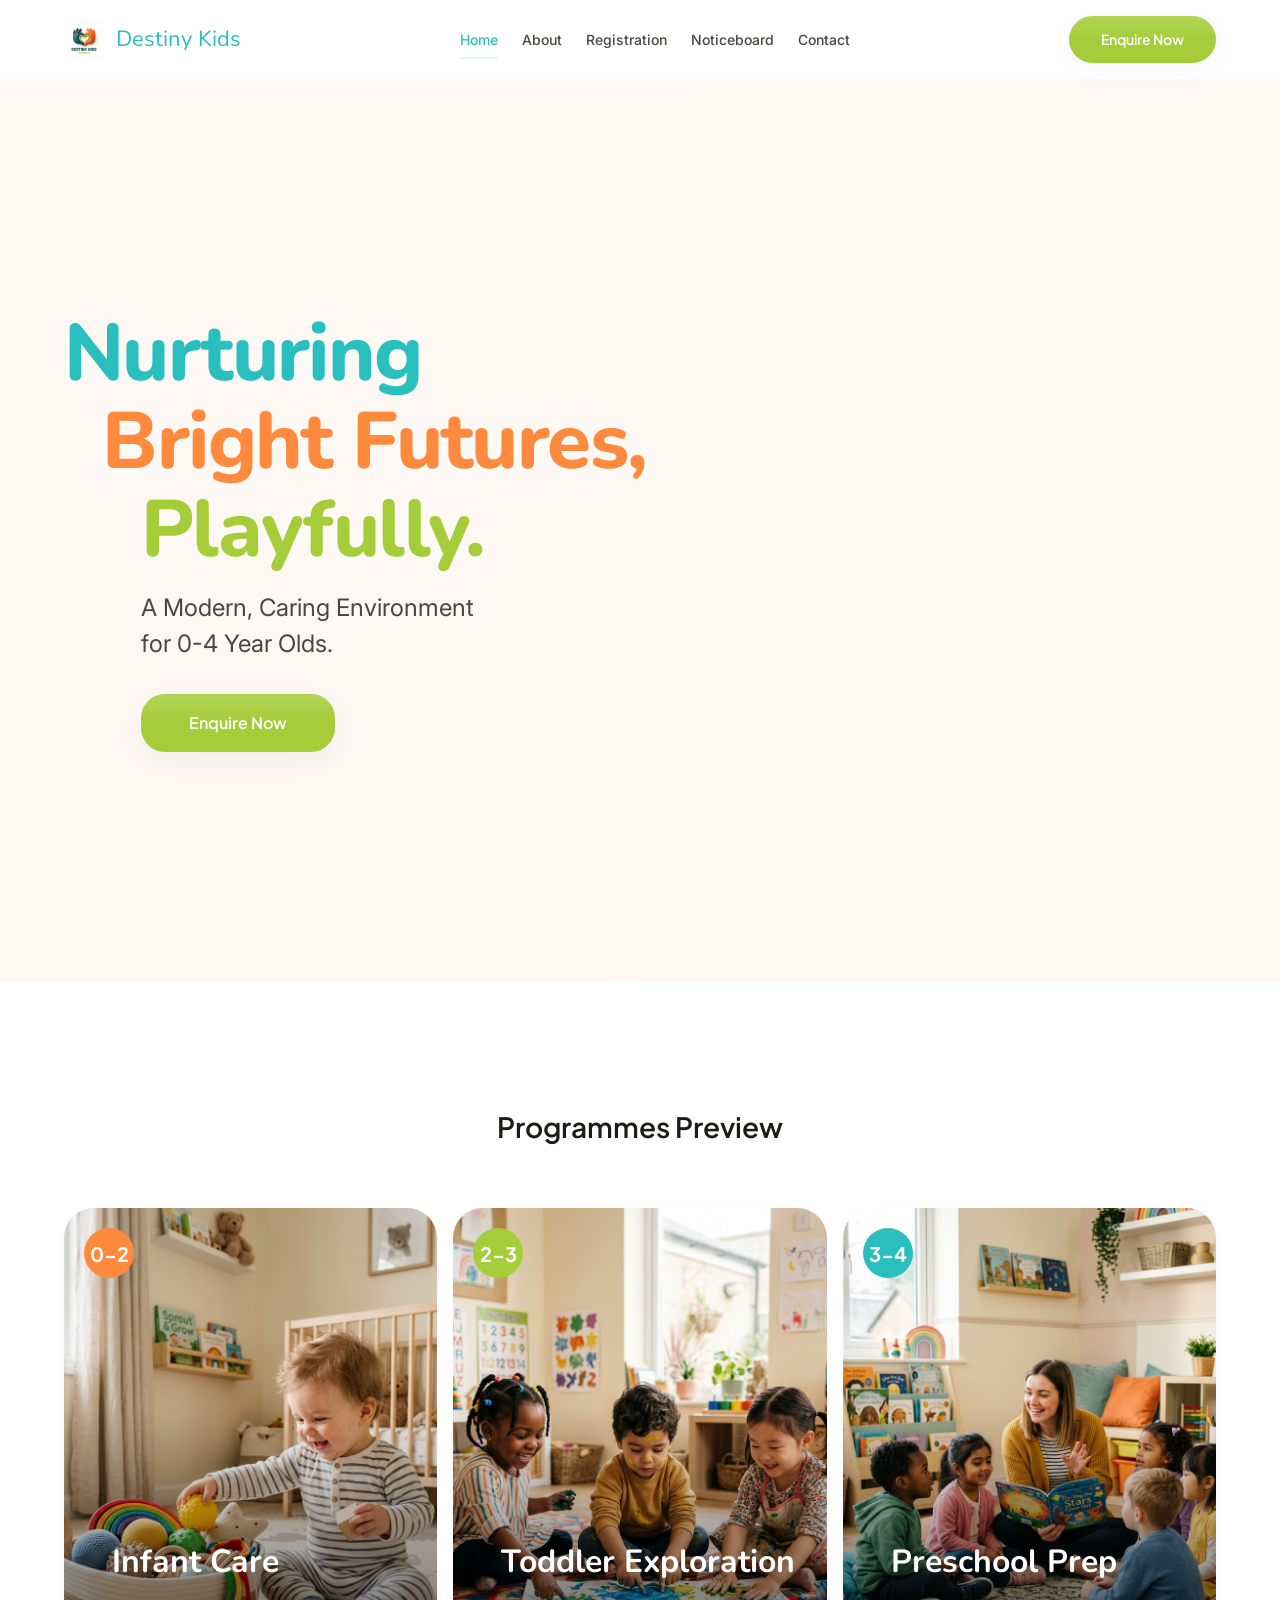
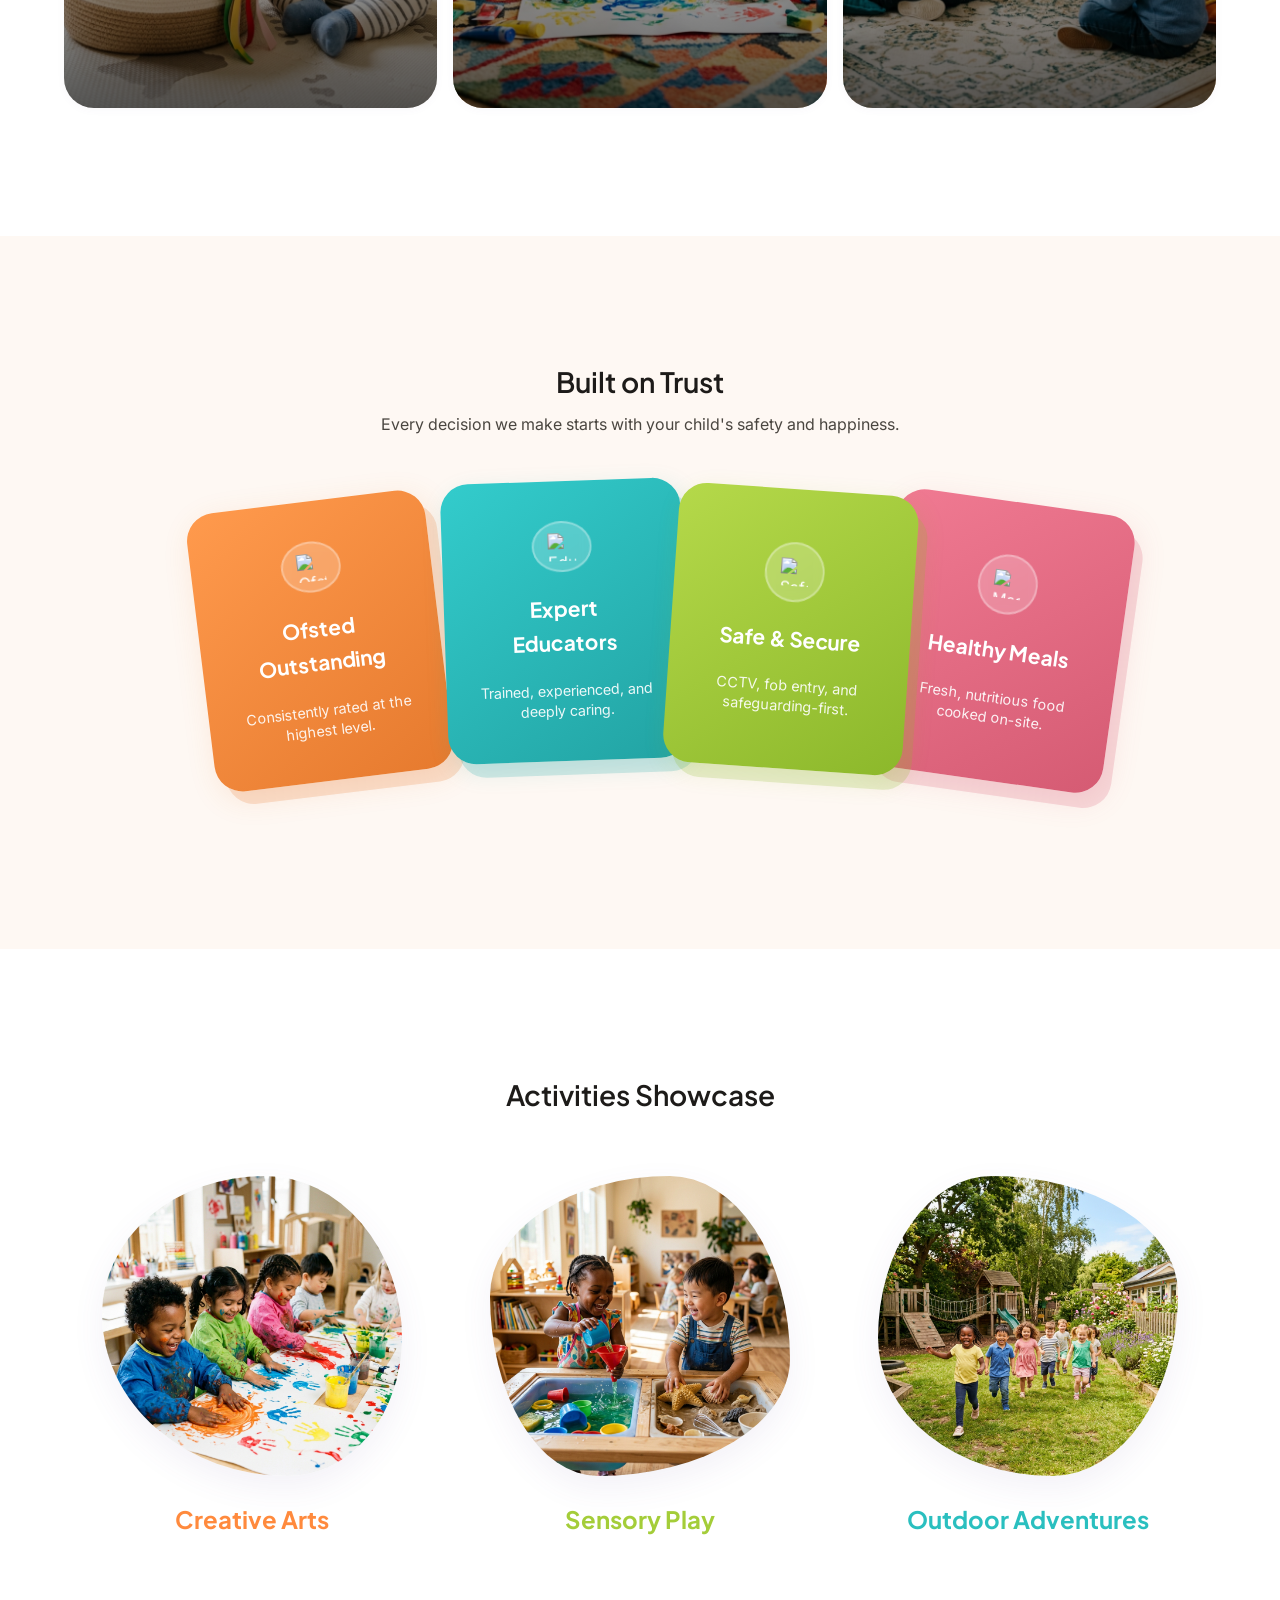
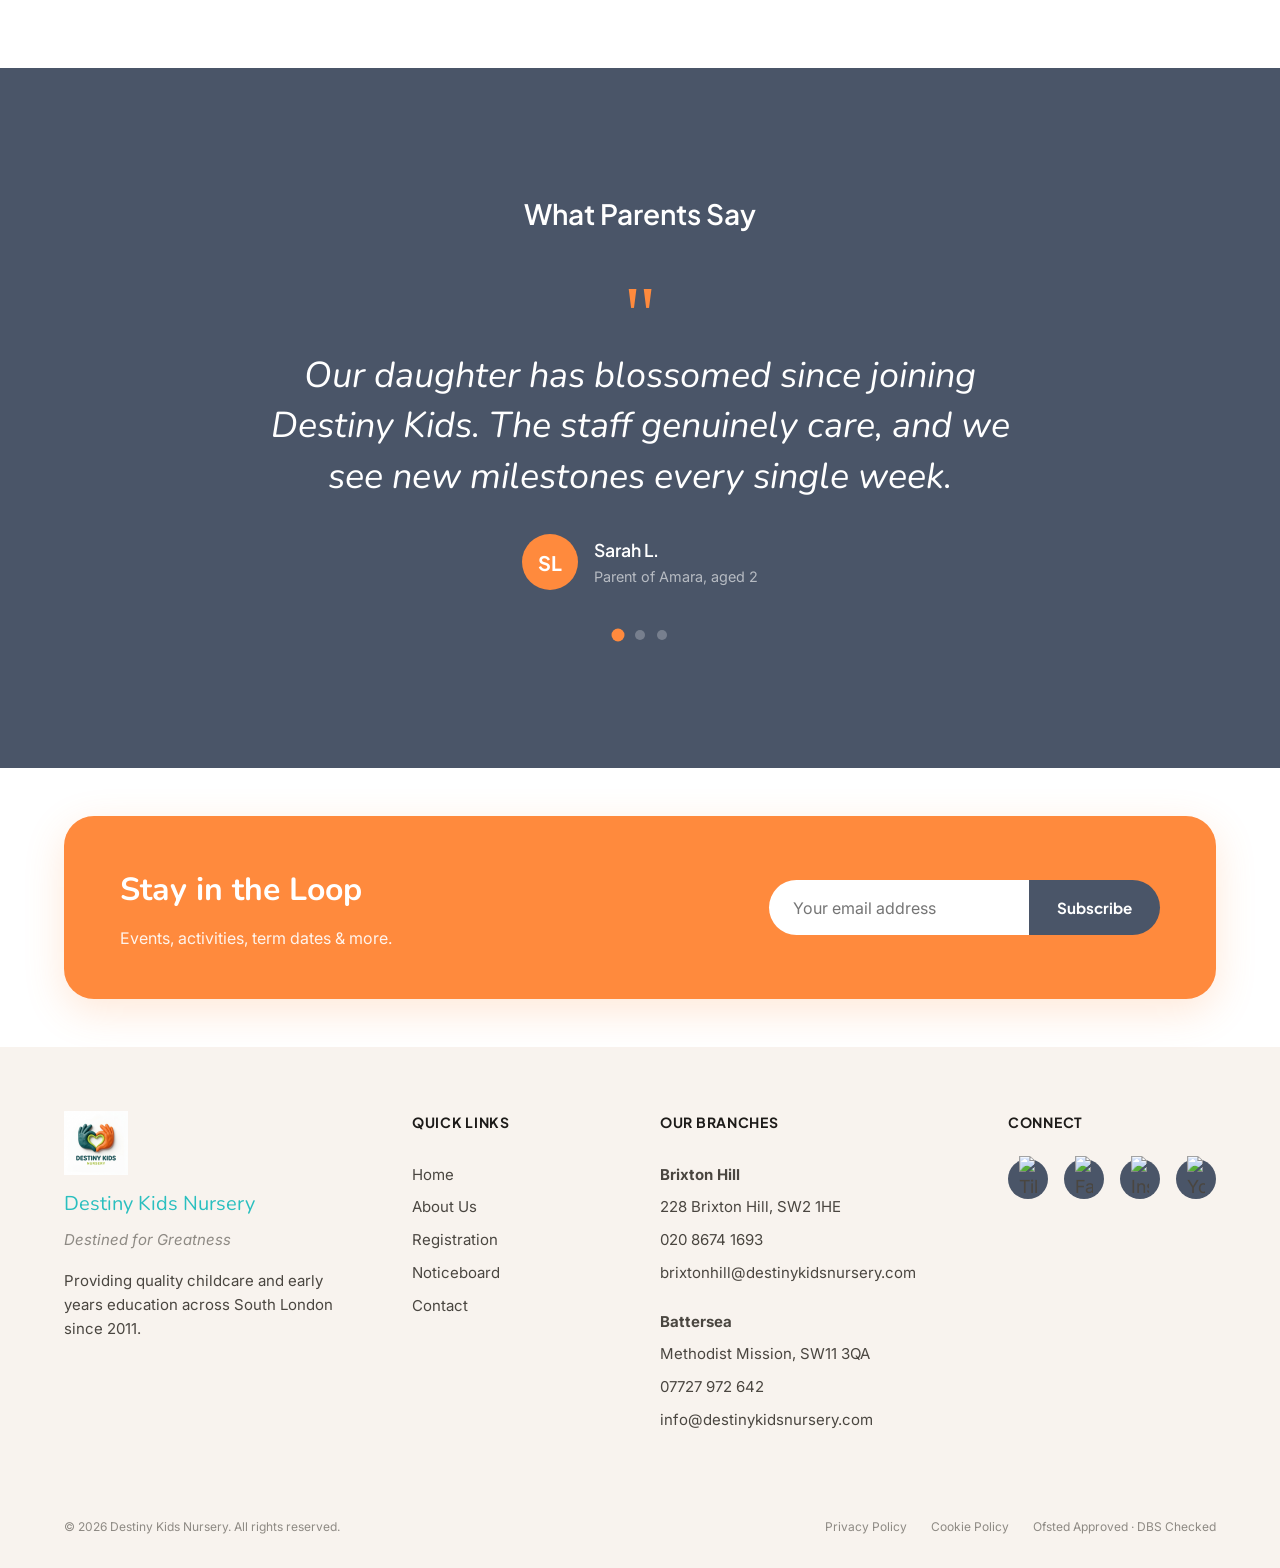
==== commit 11d0acb3: "feat: mobile/tablet hero repositioned to bottom-left, nav shows Destiny Kids Nursery, CTA hidden" ====
--- a/index.html
+++ b/index.html
@@ -25,7 +25,7 @@
   <nav class="nav" id="mainNav">
     <a href="index.html" class="nav__brand">
       <img src="assets/images/logo.png" alt="Destiny Kids Logo" class="nav__logo">
-      Destiny Kids
+      Destiny Kids<span class="nav__brand-suffix"> Nursery</span>
     </a>
 
     <div class="nav__links">
--- a/css/components.css
+++ b/css/components.css
@@ -36,6 +36,11 @@
   color: var(--primary);
   text-decoration: none;
   flex-shrink: 0;
+}
+
+/* 'Nursery' suffix — hidden on desktop, shown on mobile */
+.nav__brand-suffix {
+  display: none;
 }
 
 .nav__logo {
@@ -522,6 +527,15 @@
     display: flex;
   }
 
+  /* Show 'Nursery' suffix and hide CTA on mobile/tablet */
+  .nav__brand-suffix {
+    display: inline;
+  }
+
+  .nav__cta {
+    display: none;
+  }
+
   .footer__grid {
     grid-template-columns: 1fr 1fr;
   }
@@ -535,7 +549,13 @@
 
   .footer__grid {
     grid-template-columns: 1fr;
-    gap: var(--space-xl);
+    gap: var(--space-2xl);
+  }
+
+  /* Add visual separators between footer columns on mobile */
+  .footer__grid > div + div {
+    padding-top: var(--space-lg);
+    border-top: 1px solid rgba(0,0,0,0.06);
   }
 
   .footer__bottom {
@@ -543,4 +563,16 @@
     gap: var(--space-md);
     text-align: center;
   }
-}
+
+  .footer__bottom-links {
+    flex-wrap: wrap;
+    justify-content: center;
+  }
+}
+
+/* Smaller brand text on very small phones */
+@media (max-width: 480px) {
+  .nav__brand {
+    font-size: 1.1rem;
+  }
+}
--- a/css/home.css
+++ b/css/home.css
@@ -85,6 +85,7 @@
   margin-left: clamp(2rem, 6vw, 6rem);
   margin-bottom: var(--space-xl);
   max-width: 500px;
+  text-shadow: 0 1px 8px rgba(255,255,255,0.6);
 }
 
 .hero__cta {
@@ -625,11 +626,61 @@
 /* Responsive Adjustments */
 @media (max-width: 900px) {
   .hero {
-    min-height: 60vh;
-  }
+    min-height: 70vh;
+    align-items: flex-end; /* Push content to bottom */
+    justify-content: flex-start; /* Anchor left */
+  }
+
   .hero__panel {
-    max-width: 90%;
-    margin: 0 auto clamp(1.5rem, 4vh, 3rem) auto;
-    border-radius: 24px;
-  }
-}
+    max-width: 85%;
+    margin: 0;
+    padding: 0 0 clamp(1.5rem, 5vh, 3rem) clamp(1rem, 4vw, 2rem);
+    border-radius: 0;
+  }
+
+  /* Reduce text sizes for mobile/tablet */
+  .hero__title {
+    font-size: clamp(1.8rem, 5vw, 2.8rem);
+    margin-bottom: var(--space-xs);
+  }
+
+  .hero__subtitle {
+    font-size: clamp(0.85rem, 2vw, 1.1rem);
+    margin-left: 0;
+    margin-bottom: var(--space-md);
+    color: #ffffff;
+    text-shadow: 0 1px 6px rgba(0,0,0,0.4), 0 0 16px rgba(0,0,0,0.2);
+    max-width: 320px;
+  }
+
+  .hero__title .line-1,
+  .hero__title .line-2,
+  .hero__title .line-3 {
+    margin-left: 0;
+    text-shadow: 0 2px 10px rgba(0,0,0,0.35), 0 0 20px rgba(0,0,0,0.15);
+  }
+
+  /* Make the title lines pop against the video */
+  .hero__title .line-1 { color: #ffffff; }
+  .hero__title .line-2 { color: var(--secondary); }
+  .hero__title .line-3 { color: var(--tertiary); }
+
+  .hero__cta {
+    margin-left: 0;
+  }
+
+  .hero__cta .btn {
+    font-size: 0.8rem;
+    padding: var(--space-xs) var(--space-lg);
+  }
+
+  /* Subtle bottom gradient so text is always readable */
+  .hero::before {
+    background: linear-gradient(
+      to top,
+      rgba(0, 0, 0, 0.55) 0%,
+      rgba(0, 0, 0, 0.2) 40%,
+      transparent 70%
+    );
+  }
+}
